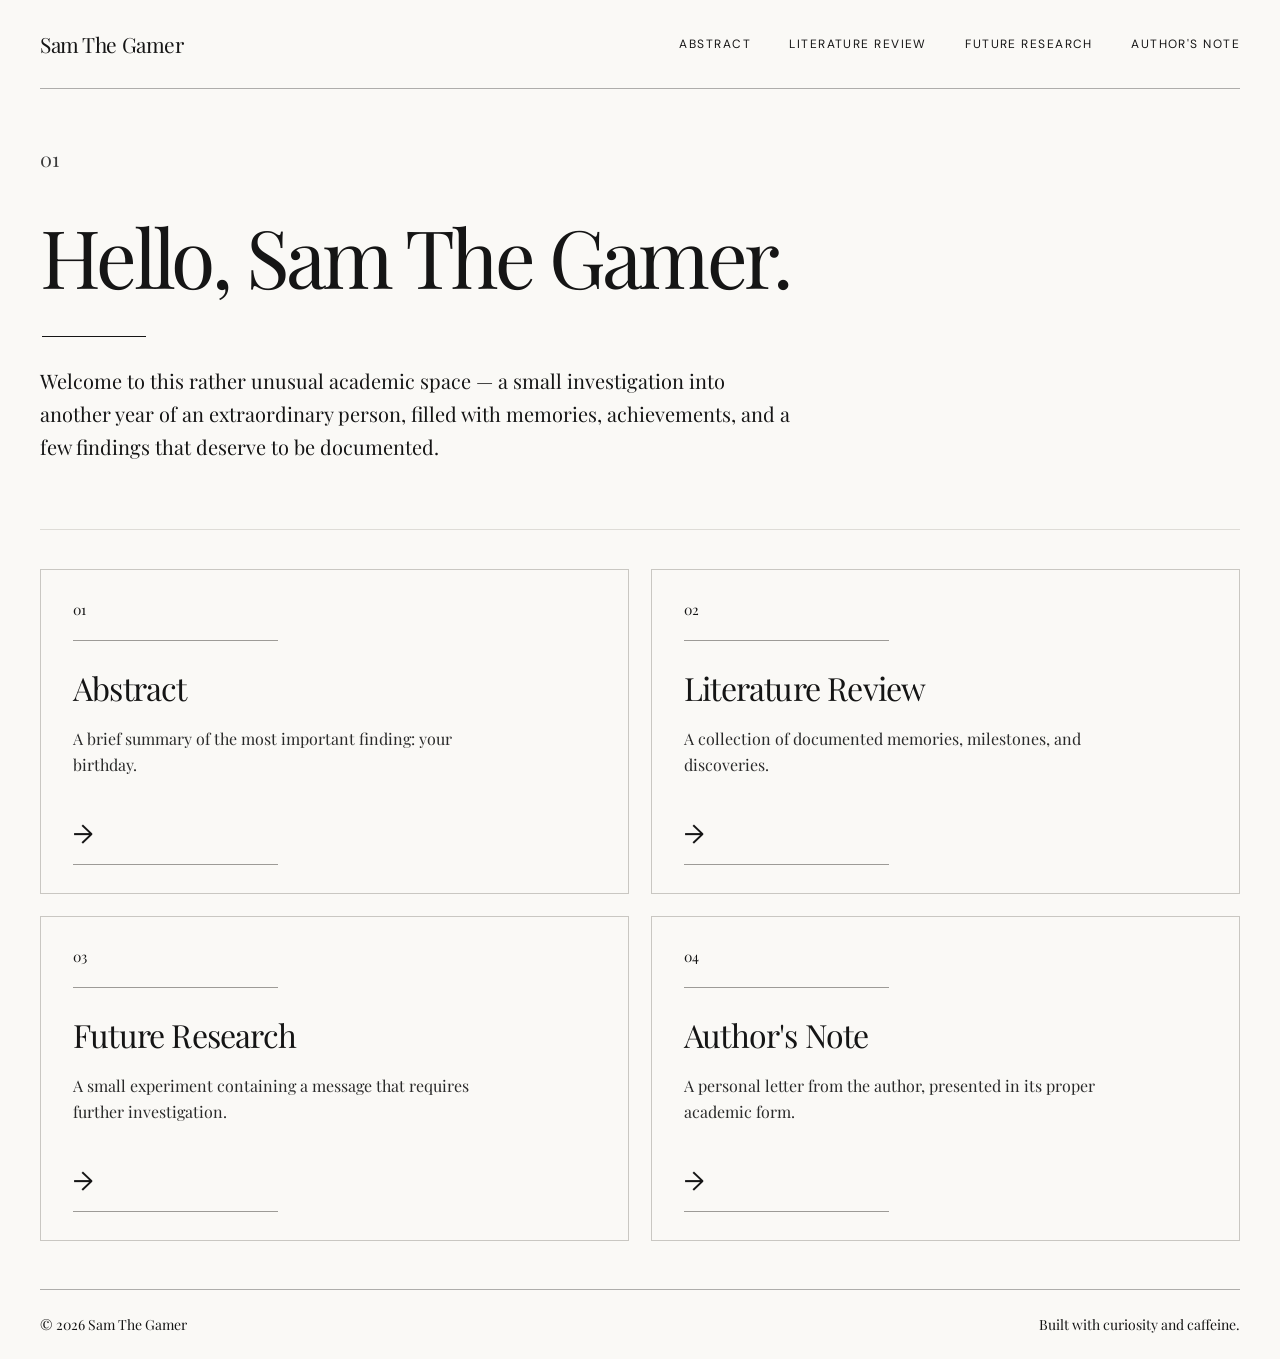
==== index.html @ 2bd16089 "Add files via upload" ====
<!DOCTYPE html>
<html lang="en">
<head>
  <meta charset="UTF-8">
  <meta name="viewport" content="width=device-width, initial-scale=1.0">
  <meta name="description" content="A birthday presented as an academic paper.">
  <title>Sam The Gamer — Home</title>
  <link rel="preconnect" href="https://fonts.googleapis.com">
  <link rel="preconnect" href="https://fonts.gstatic.com" crossorigin>
  <link href="https://fonts.googleapis.com/css2?family=DM+Sans:wght@400;500&family=Playfair+Display:wght@400;500&display=swap" rel="stylesheet">
  <link rel="stylesheet" href="style.css">
</head>
<body>
  <header class="site-header container">
    <a class="brand" href="index.html">Sam The Gamer</a>
    <nav class="main-nav" aria-label="Main navigation">
      <a href="abstract.html">ABSTRACT</a>
      <a href="literature-review.html">LITERATURE REVIEW</a>
      <a href="future-research.html">FUTURE RESEARCH</a>
      <a href="authors-note.html">AUTHOR'S NOTE</a>
    </nav>
    <button class="menu-toggle" aria-label="Open navigation" aria-expanded="false">☰</button>
  </header>

  <main class="container">
    <section class="hero">
      <div class="section-number">01</div>
      <h1>Hello, Sam The Gamer.</h1>
      <div class="short-rule"></div>

      <!-- ================= EDIT THIS INTRODUCTION ================= -->
      <p class="hero-copy">
        Welcome to this rather unusual academic space — a small investigation
        into another year of an extraordinary person, filled with memories,
        achievements, and a few findings that deserve to be documented.
      </p>
      <!-- ========================================================== -->
    </section>

    <section class="home-grid" aria-label="Website sections">
      <a class="paper-card" href="abstract.html">
        <span class="card-number">01</span>
        <span class="card-rule"></span>
        <h2>Abstract</h2>
        <p>A brief summary of the most important finding: your birthday.</p>
        <span class="card-arrow">→</span>
        <span class="card-bottom-rule"></span>
      </a>

      <a class="paper-card" href="literature-review.html">
        <span class="card-number">02</span>
        <span class="card-rule"></span>
        <h2>Literature Review</h2>
        <p>A collection of documented memories, milestones, and discoveries.</p>
        <span class="card-arrow">→</span>
        <span class="card-bottom-rule"></span>
      </a>

      <a class="paper-card" href="future-research.html">
        <span class="card-number">03</span>
        <span class="card-rule"></span>
        <h2>Future Research</h2>
        <p>A small experiment containing a message that requires further investigation.</p>
        <span class="card-arrow">→</span>
        <span class="card-bottom-rule"></span>
      </a>

      <a class="paper-card" href="authors-note.html">
        <span class="card-number">04</span>
        <span class="card-rule"></span>
        <h2>Author's Note</h2>
        <p>A personal letter from the author, presented in its proper academic form.</p>
        <span class="card-arrow">→</span>
        <span class="card-bottom-rule"></span>
      </a>
    </section>
  </main>

  <footer class="site-footer container">
    <span>© <span class="current-year"></span> Sam The Gamer</span>
    <span>Built with curiosity and caffeine.</span>
  </footer>

  <script src="script.js"></script>
</body>
</html>
---- style.css ----
/* =========================================================
   BIRTHDAY ACADEMIC WEBSITE
   Main stylesheet
   ========================================================= */

:root {
  --paper: #faf9f6;
  --ink: #151515;
  --muted: #5e5e5e;
  --line: #c9c7c2;
  --line-light: #dedcd7;
  --white: #ffffff;
  --serif: "Playfair Display", Georgia, "Times New Roman", serif;
  --sans: "DM Sans", Arial, sans-serif;
  --max-width: 1375px;
}

* {
  box-sizing: border-box;
}

html {
  scroll-behavior: smooth;
}

body {
  margin: 0;
  background: var(--paper);
  color: var(--ink);
  font-family: var(--serif);
  -webkit-font-smoothing: antialiased;
}

a {
  color: inherit;
  text-decoration: none;
}

button {
  font: inherit;
  color: inherit;
}

.container {
  width: min(calc(100% - 80px), var(--max-width));
  margin-inline: auto;
}

/* ---------------- HEADER ---------------- */

.site-header {
  min-height: 89px;
  display: flex;
  align-items: center;
  justify-content: space-between;
  border-bottom: 1px solid #aeadab;
}

.brand {
  font-family: var(--serif);
  font-size: 21px;
  letter-spacing: -0.02em;
  white-space: nowrap;
}

.main-nav {
  display: flex;
  align-items: center;
  gap: clamp(28px, 3vw, 52px);
  font-family: var(--sans);
  font-size: 12px;
  letter-spacing: 0.12em;
}

.main-nav a {
  position: relative;
  padding-block: 10px;
}

.main-nav a::after {
  content: "";
  position: absolute;
  left: 0;
  bottom: 4px;
  width: 0;
  height: 1px;
  background: var(--ink);
  transition: width 220ms ease;
}

.main-nav a:hover::after,
.main-nav a.active::after {
  width: 100%;
}

.menu-toggle {
  display: none;
  border: 0;
  background: transparent;
  cursor: pointer;
  font-family: var(--sans);
  font-size: 22px;
}

/* ---------------- HOME HERO ---------------- */

.hero {
  padding: 56px 0 66px;
  border-bottom: 1px solid var(--line-light);
}

.section-number {
  font-size: 20px;
  color: #3c3c3c;
  margin-bottom: 42px;
}

.hero h1 {
  margin: 0;
  font-size: clamp(52px, 6.3vw, 92px);
  line-height: 1.04;
  font-weight: 400;
  letter-spacing: -0.045em;
}

.short-rule {
  width: 104px;
  height: 1px;
  background: var(--ink);
  margin: 38px 0 27px 2px;
}

.hero-copy {
  max-width: 760px;
  margin: 0;
  font-size: 20px;
  line-height: 1.65;
}

/* ---------------- HOME CARDS ---------------- */

.home-grid {
  display: grid;
  grid-template-columns: repeat(2, minmax(0, 1fr));
  gap: 22px;
  padding: 39px 0 48px;
}

.paper-card {
  min-height: 325px;
  border: 1px solid var(--line);
  padding: 30px 32px 28px;
  display: flex;
  flex-direction: column;
  transition:
    transform 240ms ease,
    border-color 240ms ease,
    background 240ms ease;
}

.paper-card:hover {
  transform: translateY(-4px);
  border-color: #85837f;
  background: var(--white);
}

.card-number {
  font-family: var(--serif);
  font-size: 14px;
}

.card-rule {
  display: block;
  width: 100%;
  max-width: 205px;
  height: 1px;
  background: #9d9b97;
  margin-top: 21px;
}

.paper-card h2 {
  font-size: 32px;
  font-weight: 400;
  letter-spacing: -0.025em;
  margin: 25px 0 17px;
}

.paper-card p {
  max-width: 430px;
  margin: 0;
  font-size: 16px;
  line-height: 1.65;
  color: #292929;
}

.card-arrow {
  margin-top: auto;
  font-family: var(--sans);
  font-size: 26px;
  line-height: 1;
  transition: transform 220ms ease;
}

.paper-card:hover .card-arrow {
  transform: translateX(7px);
}

.card-bottom-rule {
  display: block;
  width: 100%;
  max-width: 205px;
  height: 1px;
  background: #9d9b97;
  margin-top: 17px;
}

/* ---------------- INNER PAGES ---------------- */

.page-main {
  padding-top: 55px;
  padding-bottom: 20px;
}

.page-heading {
  border-bottom: 1px solid var(--line-light);
  padding-bottom: 35px;
  margin-bottom: 42px;
}

.page-heading .section-number {
  margin-bottom: 24px;
}

.page-heading h1 {
  margin: 0;
  font-size: clamp(46px, 5vw, 72px);
  line-height: 1.08;
  font-weight: 400;
  letter-spacing: -0.04em;
}

.page-heading p {
  max-width: 680px;
  margin: 17px 0 0;
  color: var(--muted);
  font-size: 17px;
  line-height: 1.6;
}

.centered-heading {
  text-align: center;
}

.centered-heading .section-number,
.centered-heading p {
  margin-inline: auto;
}

/* ---------------- ABSTRACT ---------------- */

.abstract-paper {
  border: 1px solid var(--line);
  background: rgba(255, 255, 255, 0.35);
}

.paper-label {
  padding: 19px 26px;
  border-bottom: 1px solid var(--line-light);
  font-family: var(--sans);
  font-size: 11px;
  letter-spacing: 0.13em;
}

.birthday-message {
  max-width: 760px;
  margin: 0 auto;
  padding: 86px 35px 92px;
  text-align: center;
}

.tiny-number {
  font-family: var(--sans);
  font-size: 11px;
  letter-spacing: 0.16em;
  color: var(--muted);
}

.birthday-message h2 {
  margin: 24px 0 28px;
  font-size: clamp(42px, 6vw, 74px);
  line-height: 1.05;
  font-weight: 400;
  letter-spacing: -0.045em;
}

.birthday-message p {
  margin: 0 auto 21px;
  max-width: 650px;
  font-size: 19px;
  line-height: 1.75;
}

.paper-meta {
  display: flex;
  justify-content: space-between;
  gap: 20px;
  padding: 17px 25px;
  border-top: 1px solid var(--line-light);
  font-family: var(--sans);
  font-size: 10px;
  letter-spacing: 0.08em;
  color: var(--muted);
}

/* ---------------- LITERATURE REVIEW ---------------- */

.achievement-grid {
  display: grid;
  grid-template-columns: repeat(2, minmax(0, 1fr));
  gap: 18px;
}

.achievement-card {
  border: 1px solid var(--line);
  background: transparent;
  transition:
    background 240ms ease,
    border-color 240ms ease;
}

.achievement-card:hover {
  background: var(--white);
}

.achievement-card.is-open {
  background: var(--white);
  border-color: #8b8985;
}

.achievement-button {
  width: 100%;
  min-height: 300px;
  padding: 28px 31px;
  border: 0;
  background: transparent;
  text-align: left;
  cursor: pointer;
  display: flex;
  flex-direction: column;
}

.achievement-title {
  display: block;
  margin-top: 26px;
  font-size: 29px;
  line-height: 1.15;
  letter-spacing: -0.025em;
}

.reveal-prompt,
.reveal-status {
  margin-top: auto;
  font-family: var(--sans);
  font-size: 10px;
  letter-spacing: 0.12em;
}

.reveal-status {
  display: none;
}

.reveal-content {
  display: grid;
  grid-template-rows: 0fr;
  opacity: 0;
  overflow: hidden;
  margin-top: 0;
  font-size: 16px;
  line-height: 1.65;
  transition:
    grid-template-rows 420ms ease,
    opacity 300ms ease,
    margin-top 420ms ease;
}

.reveal-content::first-line {
  color: var(--ink);
}

.reveal-content {
  padding-right: 10px;
}

.achievement-card.is-open .achievement-button {
  min-height: 345px;
}

.achievement-card.is-open .reveal-content {
  grid-template-rows: 1fr;
  opacity: 1;
  margin-top: 22px;
}

.achievement-card.is-open .reveal-prompt {
  display: none;
}

.achievement-card.is-open .reveal-status {
  display: block;
}

.achievement-card.is-open .achievement-title {
  margin-bottom: 0;
}

/* ---------------- FUTURE RESEARCH ---------------- */

.future-page {
  min-height: calc(100vh - 210px);
}

.research-experiment {
  padding: 25px 0 60px;
}

.research-box {
  width: min(100%, 760px);
  min-height: 390px;
  margin: 0 auto;
  border: 1px solid var(--line);
  background: transparent;
  cursor: pointer;
  padding: 34px;
  display: flex;
  flex-direction: column;
  align-items: center;
  justify-content: center;
  transition:
    background 250ms ease,
    border-color 250ms ease;
}

.research-box:hover {
  background: var(--white);
  border-color: #8b8985;
}

.research-step,
.research-footer {
  font-family: var(--sans);
  font-size: 10px;
  letter-spacing: 0.14em;
  color: var(--muted);
}

.research-footer {
  margin-top: auto;
}

.research-message {
  display: none;
  text-align: center;
}

.message-one {
  display: block;
  font-size: 25px;
}

.message-two {
  font-size: 25px;
}

.message-three {
  max-width: 540px;
  flex-direction: column;
  gap: 22px;
  font-size: 19px;
  line-height: 1.65;
}

.message-three strong {
  font-size: 32px;
  font-weight: 400;
  letter-spacing: -0.02em;
}

.research-experiment[data-step="2"] .message-one {
  display: none;
}

.research-experiment[data-step="2"] .message-two {
  display: block;
}

.research-experiment[data-step="3"] .message-one,
.research-experiment[data-step="3"] .message-two {
  display: none;
}

.research-experiment[data-step="3"] .message-three {
  display: flex;
}

/* ---------------- AUTHOR'S NOTE ---------------- */

.letter-paper {
  border: 1px solid var(--line);
  max-width: 980px;
  margin: 0 auto;
  background: rgba(255, 255, 255, 0.3);
}

.letter-top {
  display: flex;
  justify-content: space-between;
  gap: 20px;
  padding: 17px 25px;
  border-bottom: 1px solid var(--line-light);
  font-family: var(--sans);
  font-size: 10px;
  letter-spacing: 0.12em;
  color: var(--muted);
}

.letter-content {
  padding: 70px clamp(30px, 7vw, 105px) 82px;
}

.letter-content p {
  max-width: 720px;
  margin: 0 auto 25px;
  font-size: 18px;
  line-height: 1.85;
}

.signature {
  max-width: 720px;
  margin: 52px auto 0;
  display: flex;
  flex-direction: column;
  gap: 7px;
  font-size: 16px;
}

.signature strong {
  font-size: 22px;
  font-weight: 400;
}

/* ---------------- BACK LINK ---------------- */

.back-home {
  display: inline-block;
  margin: 35px 0 55px;
  font-family: var(--sans);
  font-size: 11px;
  letter-spacing: 0.08em;
  border-bottom: 1px solid transparent;
  transition: border-color 200ms ease;
}

.back-home:hover {
  border-color: var(--ink);
}

/* ---------------- FOOTER ---------------- */

.site-footer {
  min-height: 70px;
  border-top: 1px solid #aeadab;
  display: flex;
  align-items: center;
  justify-content: space-between;
  gap: 20px;
  font-size: 14px;
  padding-block: 18px;
}

/* ---------------- RESPONSIVE ---------------- */

@media (min-width: 1000px) {
  .achievement-grid {
    grid-template-columns: repeat(2, minmax(0, 1fr));
  }
}

@media (max-width: 900px) {
  .container {
    width: min(calc(100% - 42px), var(--max-width));
  }

  .main-nav {
    display: none;
    position: absolute;
    z-index: 20;
    top: 89px;
    left: 21px;
    right: 21px;
    padding: 20px 24px;
    background: var(--paper);
    border: 1px solid var(--line);
    flex-direction: column;
    align-items: flex-start;
    gap: 8px;
  }

  .main-nav.is-open {
    display: flex;
  }

  .menu-toggle {
    display: block;
  }

  .hero h1 {
    font-size: clamp(46px, 8vw, 70px);
  }
}

@media (max-width: 650px) {
  .container {
    width: calc(100% - 28px);
  }

  .site-header {
    min-height: 72px;
  }

  .main-nav {
    top: 72px;
    left: 14px;
    right: 14px;
  }

  .hero {
    padding: 38px 0 48px;
  }

  .hero .section-number {
    margin-bottom: 28px;
  }

  .hero h1 {
    font-size: clamp(40px, 12vw, 58px);
  }

  .hero-copy {
    font-size: 17px;
  }

  .home-grid,
  .achievement-grid {
    grid-template-columns: 1fr;
    gap: 14px;
  }

  .paper-card {
    min-height: 280px;
  }

  .page-main {
    padding-top: 38px;
  }

  .page-heading h1 {
    font-size: 43px;
  }

  .page-heading {
    margin-bottom: 28px;
  }

  .achievement-button {
    min-height: 270px;
  }

  .achievement-card.is-open .achievement-button {
    min-height: 315px;
  }

  .paper-meta,
  .letter-top,
  .site-footer {
    flex-direction: column;
    align-items: flex-start;
  }

  .birthday-message {
    padding: 60px 22px 65px;
  }

  .birthday-message h2 {
    font-size: 45px;
  }

  .birthday-message p,
  .letter-content p {
    font-size: 16px;
  }

  .letter-content {
    padding: 50px 25px 60px;
  }

  .research-box {
    min-height: 330px;
    padding: 24px;
  }
}

@media (prefers-reduced-motion: reduce) {
  *,
  *::before,
  *::after {
    scroll-behavior: auto !important;
    transition-duration: 0.01ms !important;
  }
}
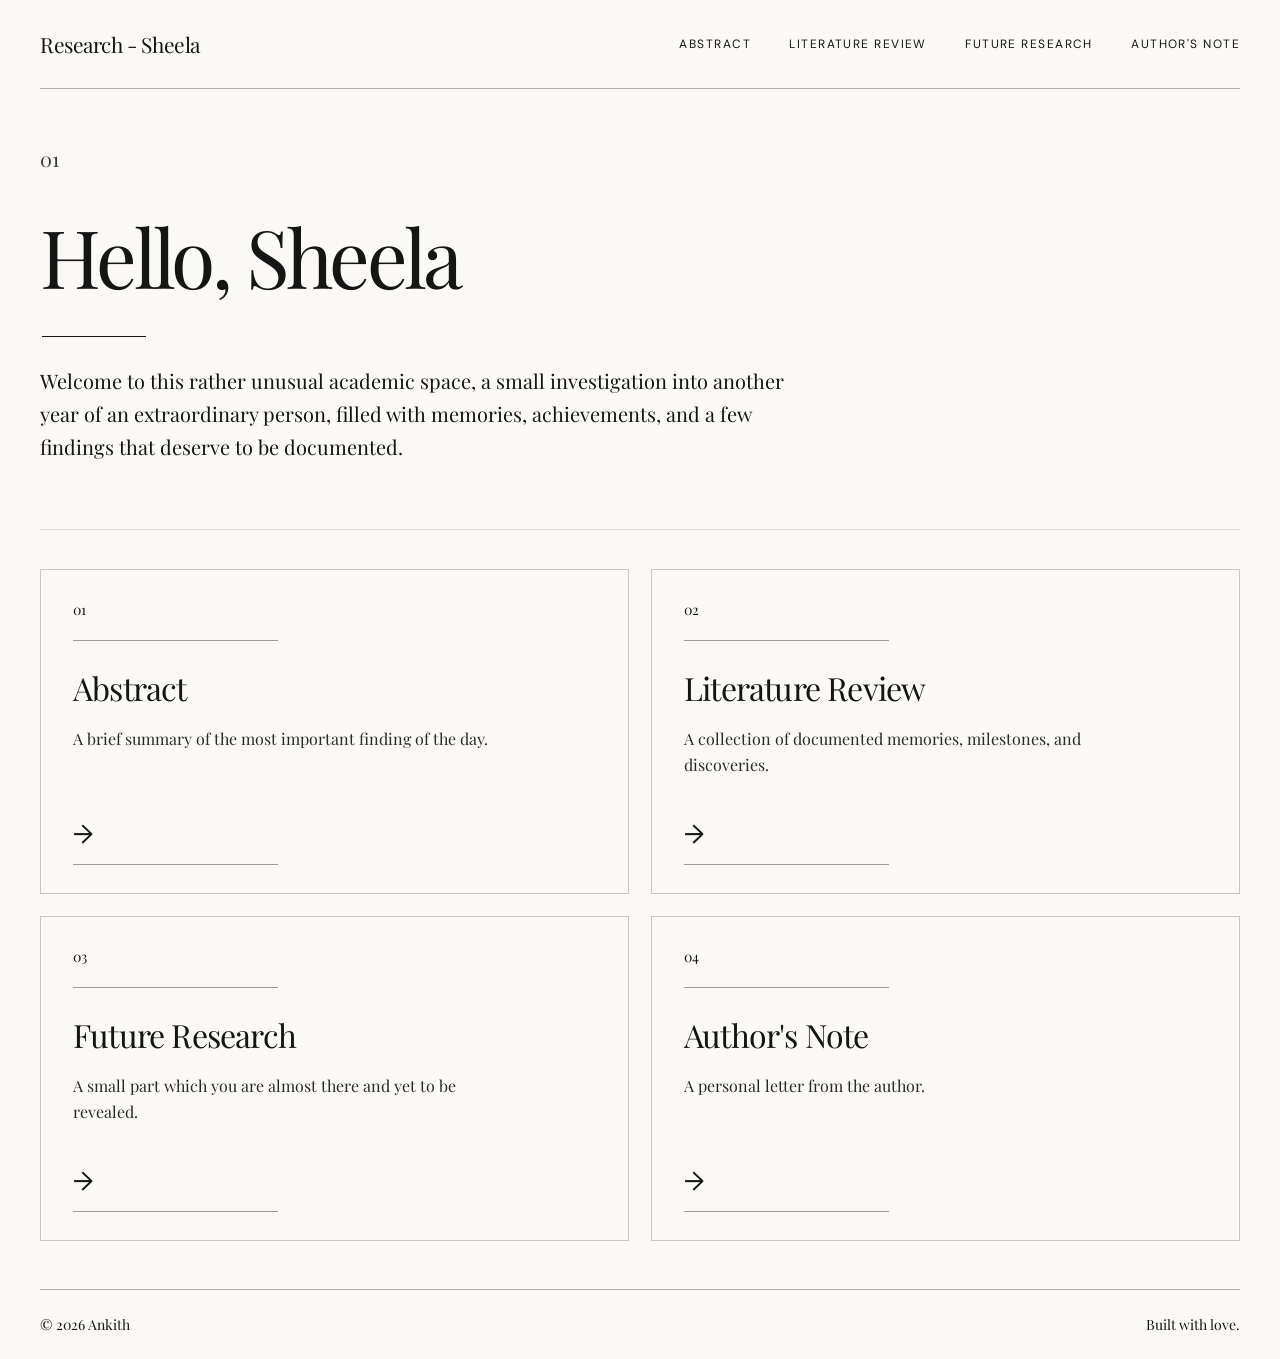
==== commit eb7a36ca: "Update title and content" ====
--- a/index.html
+++ b/index.html
@@ -4,7 +4,7 @@
   <meta charset="UTF-8">
   <meta name="viewport" content="width=device-width, initial-scale=1.0">
   <meta name="description" content="A birthday presented as an academic paper.">
-  <title>Sam The Gamer — Home</title>
+  <title>Research Sheela - Home</title>
   <link rel="preconnect" href="https://fonts.googleapis.com">
   <link rel="preconnect" href="https://fonts.gstatic.com" crossorigin>
   <link href="https://fonts.googleapis.com/css2?family=DM+Sans:wght@400;500&family=Playfair+Display:wght@400;500&display=swap" rel="stylesheet">
@@ -12,7 +12,7 @@
 </head>
 <body>
   <header class="site-header container">
-    <a class="brand" href="index.html">Sam The Gamer</a>
+    <a class="brand" href="index.html">Research - Sheela</a>
     <nav class="main-nav" aria-label="Main navigation">
       <a href="abstract.html">ABSTRACT</a>
       <a href="literature-review.html">LITERATURE REVIEW</a>
@@ -25,12 +25,12 @@
   <main class="container">
     <section class="hero">
       <div class="section-number">01</div>
-      <h1>Hello, Sam The Gamer.</h1>
+      <h1>Hello, Sheela</h1>
       <div class="short-rule"></div>
 
       <!-- ================= EDIT THIS INTRODUCTION ================= -->
       <p class="hero-copy">
-        Welcome to this rather unusual academic space — a small investigation
+        Welcome to this rather unusual academic space, a small investigation
         into another year of an extraordinary person, filled with memories,
         achievements, and a few findings that deserve to be documented.
       </p>
@@ -42,7 +42,7 @@
         <span class="card-number">01</span>
         <span class="card-rule"></span>
         <h2>Abstract</h2>
-        <p>A brief summary of the most important finding: your birthday.</p>
+        <p>A brief summary of the most important finding of the day.</p>
         <span class="card-arrow">→</span>
         <span class="card-bottom-rule"></span>
       </a>
@@ -60,7 +60,7 @@
         <span class="card-number">03</span>
         <span class="card-rule"></span>
         <h2>Future Research</h2>
-        <p>A small experiment containing a message that requires further investigation.</p>
+        <p>A small part which you are almost there and yet to be revealed.</p>
         <span class="card-arrow">→</span>
         <span class="card-bottom-rule"></span>
       </a>
@@ -69,7 +69,7 @@
         <span class="card-number">04</span>
         <span class="card-rule"></span>
         <h2>Author's Note</h2>
-        <p>A personal letter from the author, presented in its proper academic form.</p>
+        <p>A personal letter from the author.</p>
         <span class="card-arrow">→</span>
         <span class="card-bottom-rule"></span>
       </a>
@@ -77,8 +77,8 @@
   </main>
 
   <footer class="site-footer container">
-    <span>© <span class="current-year"></span> Sam The Gamer</span>
-    <span>Built with curiosity and caffeine.</span>
+    <span>© <span class="current-year"></span> Ankith </span>
+    <span>Built with love.</span>
   </footer>
 
   <script src="script.js"></script>
